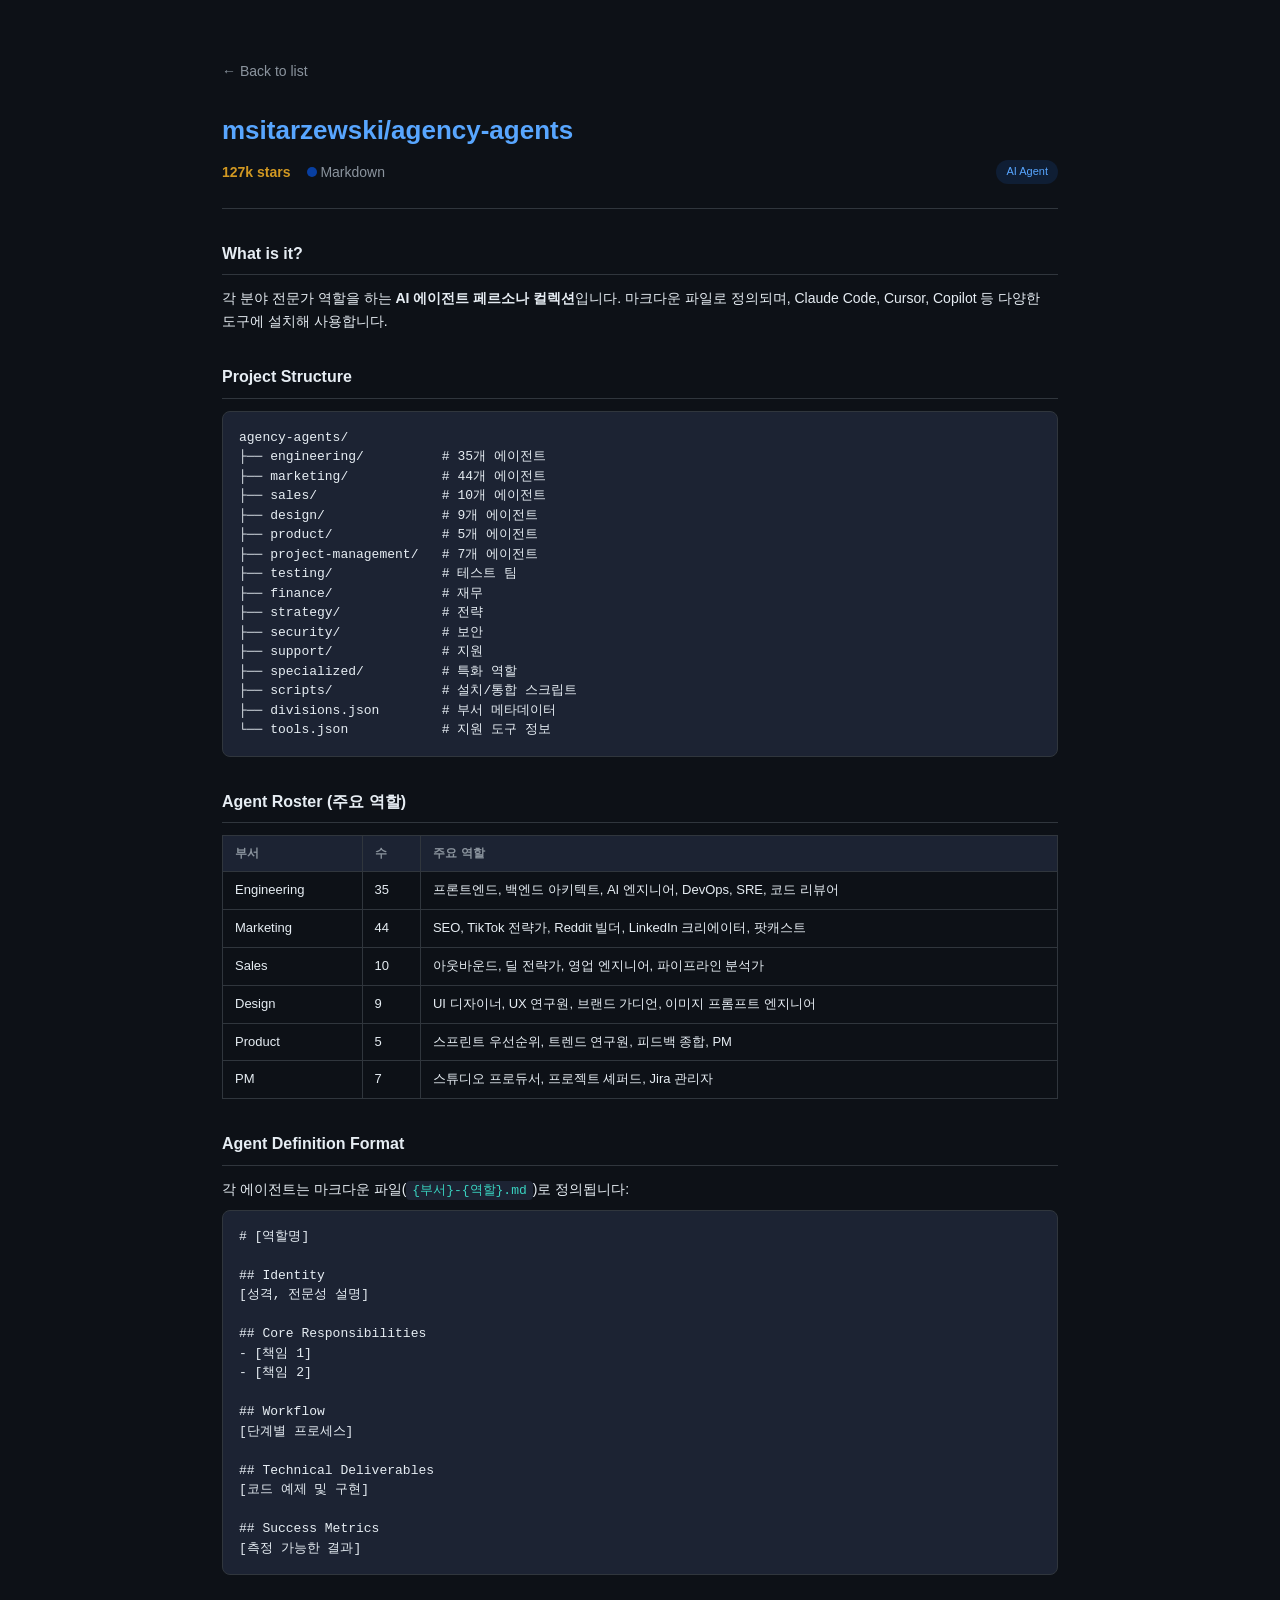
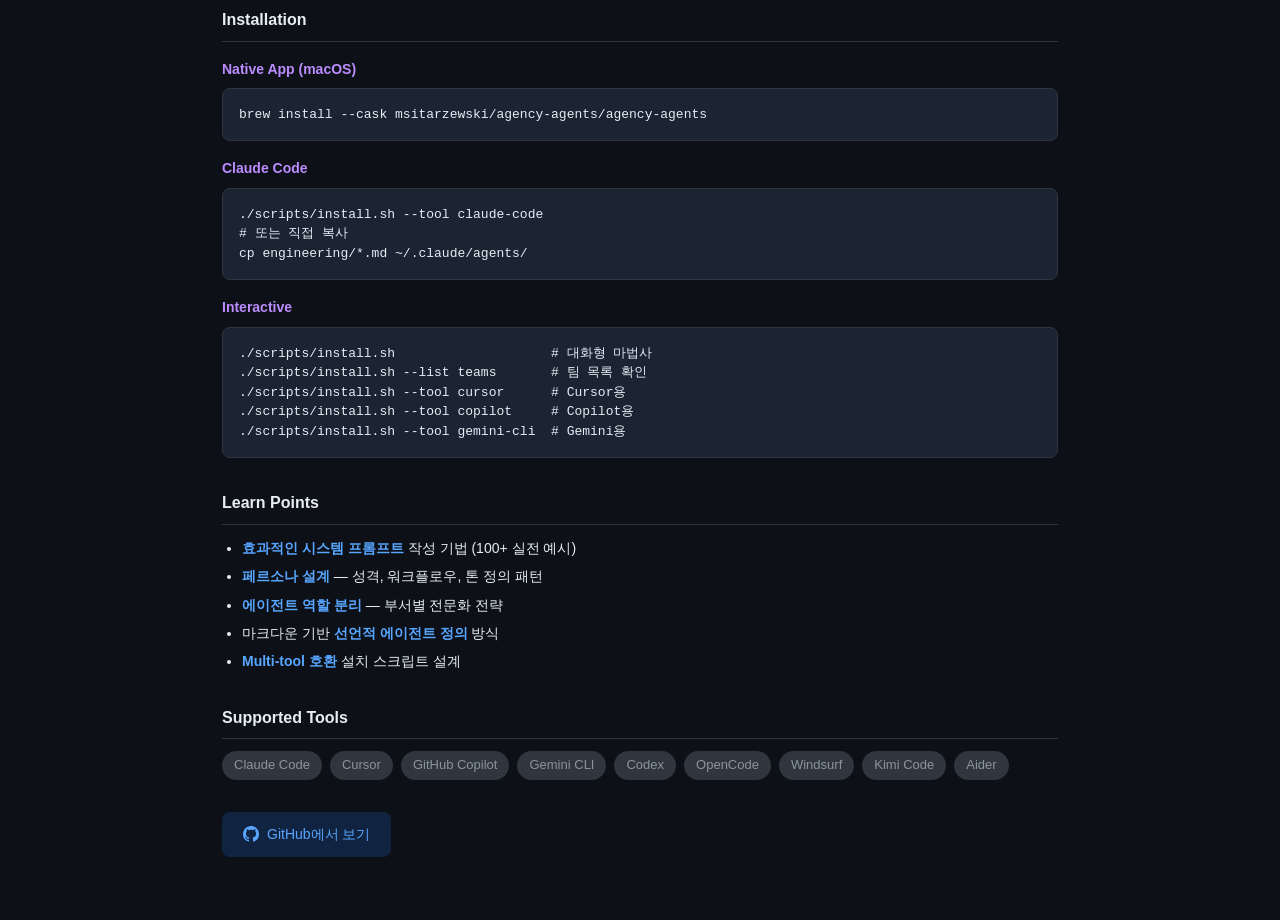
==== detail-agency-agents.html @ 56444f60 "Split detail pages into separate HTML files and enhance checkout page - Extract shared styles to sty" ====
<!DOCTYPE html>
<html lang="ko">
<head>
<meta charset="UTF-8">
<meta name="viewport" content="width=device-width, initial-scale=1.0">
<title>agency-agents - Deep Dive</title>
<link rel="stylesheet" href="style.css">
</head>
<body>
<div class="detail-container">
  <a class="detail-back" href="index.html">&larr; Back to list</a>
  <div class="detail-header">
    <h1>msitarzewski/agency-agents</h1>
    <div class="detail-header-meta">
      <span class="stars">127k stars</span>
      <span><span class="lang-dot" style="background:#083fa1"></span> Markdown</span>
      <span class="card-category cat-agent">AI Agent</span>
    </div>
  </div>

  <div class="detail-section">
    <h2>What is it?</h2>
    <p>각 분야 전문가 역할을 하는 <strong>AI 에이전트 페르소나 컬렉션</strong>입니다. 마크다운 파일로 정의되며, Claude Code, Cursor, Copilot 등 다양한 도구에 설치해 사용합니다.</p>
  </div>

  <div class="detail-section">
    <h2>Project Structure</h2>
    <pre><code>agency-agents/
├── engineering/          # 35개 에이전트
├── marketing/            # 44개 에이전트
├── sales/                # 10개 에이전트
├── design/               # 9개 에이전트
├── product/              # 5개 에이전트
├── project-management/   # 7개 에이전트
├── testing/              # 테스트 팀
├── finance/              # 재무
├── strategy/             # 전략
├── security/             # 보안
├── support/              # 지원
├── specialized/          # 특화 역할
├── scripts/              # 설치/통합 스크립트
├── divisions.json        # 부서 메타데이터
└── tools.json            # 지원 도구 정보</code></pre>
  </div>

  <div class="detail-section">
    <h2>Agent Roster (주요 역할)</h2>
    <table class="arch-table">
      <tr><th>부서</th><th>수</th><th>주요 역할</th></tr>
      <tr><td>Engineering</td><td>35</td><td>프론트엔드, 백엔드 아키텍트, AI 엔지니어, DevOps, SRE, 코드 리뷰어</td></tr>
      <tr><td>Marketing</td><td>44</td><td>SEO, TikTok 전략가, Reddit 빌더, LinkedIn 크리에이터, 팟캐스트</td></tr>
      <tr><td>Sales</td><td>10</td><td>아웃바운드, 딜 전략가, 영업 엔지니어, 파이프라인 분석가</td></tr>
      <tr><td>Design</td><td>9</td><td>UI 디자이너, UX 연구원, 브랜드 가디언, 이미지 프롬프트 엔지니어</td></tr>
      <tr><td>Product</td><td>5</td><td>스프린트 우선순위, 트렌드 연구원, 피드백 종합, PM</td></tr>
      <tr><td>PM</td><td>7</td><td>스튜디오 프로듀서, 프로젝트 셰퍼드, Jira 관리자</td></tr>
    </table>
  </div>

  <div class="detail-section">
    <h2>Agent Definition Format</h2>
    <p>각 에이전트는 마크다운 파일(<code>{부서}-{역할}.md</code>)로 정의됩니다:</p>
    <pre><code># [역할명]

## Identity
[성격, 전문성 설명]

## Core Responsibilities
- [책임 1]
- [책임 2]

## Workflow
[단계별 프로세스]

## Technical Deliverables
[코드 예제 및 구현]

## Success Metrics
[측정 가능한 결과]</code></pre>
  </div>

  <div class="detail-section">
    <h2>Installation</h2>
    <h3>Native App (macOS)</h3>
    <pre><code>brew install --cask msitarzewski/agency-agents/agency-agents</code></pre>
    <h3>Claude Code</h3>
    <pre><code>./scripts/install.sh --tool claude-code
# 또는 직접 복사
cp engineering/*.md ~/.claude/agents/</code></pre>
    <h3>Interactive</h3>
    <pre><code>./scripts/install.sh                    # 대화형 마법사
./scripts/install.sh --list teams       # 팀 목록 확인
./scripts/install.sh --tool cursor      # Cursor용
./scripts/install.sh --tool copilot     # Copilot용
./scripts/install.sh --tool gemini-cli  # Gemini용</code></pre>
  </div>

  <div class="detail-section">
    <h2>Learn Points</h2>
    <ul>
      <li><strong>효과적인 시스템 프롬프트</strong> 작성 기법 (100+ 실전 예시)</li>
      <li><strong>페르소나 설계</strong> — 성격, 워크플로우, 톤 정의 패턴</li>
      <li><strong>에이전트 역할 분리</strong> — 부서별 전문화 전략</li>
      <li>마크다운 기반 <strong>선언적 에이전트 정의</strong> 방식</li>
      <li><strong>Multi-tool 호환</strong> 설치 스크립트 설계</li>
    </ul>
  </div>

  <div class="detail-section">
    <h2>Supported Tools</h2>
    <div class="detail-tags">
      <span class="detail-tag">Claude Code</span>
      <span class="detail-tag">Cursor</span>
      <span class="detail-tag">GitHub Copilot</span>
      <span class="detail-tag">Gemini CLI</span>
      <span class="detail-tag">Codex</span>
      <span class="detail-tag">OpenCode</span>
      <span class="detail-tag">Windsurf</span>
      <span class="detail-tag">Kimi Code</span>
      <span class="detail-tag">Aider</span>
    </div>
  </div>

  <a class="detail-link" href="https://github.com/msitarzewski/agency-agents" target="_blank" rel="noopener">
    <svg class="gh-icon" viewBox="0 0 16 16"><path d="M8 0c4.42 0 8 3.58 8 8a8.013 8.013 0 0 1-5.45 7.59c-.4.08-.55-.17-.55-.38 0-.27.01-1.13.01-2.2 0-.75-.25-1.23-.54-1.48 1.78-.2 3.65-.88 3.65-3.95 0-.88-.31-1.59-.82-2.15.08-.2.36-1.02-.08-2.12 0 0-.67-.22-2.2.82-.64-.18-1.32-.27-2-.27-.68 0-1.36.09-2 .27-1.53-1.03-2.2-.82-2.2-.82-.44 1.1-.16 1.92-.08 2.12-.51.56-.82 1.28-.82 2.15 0 3.06 1.86 3.75 3.64 3.95-.23.2-.44.55-.51 1.07-.46.21-1.61.55-2.33-.66-.15-.24-.6-.83-1.23-.82-.67.01-.27.38.01.53.34.19.73.9.82 1.13.16.45.68 1.31 2.69.94 0 .67.01 1.3.01 1.49 0 .21-.15.45-.55.38A7.995 7.995 0 0 1 0 8c0-4.42 3.58-8 8-8Z"/></svg>
    GitHub에서 보기
  </a>
</div>
</body>
</html>
---- style.css ----
:root {
  --bg: #0d1117;
  --surface: #161b22;
  --surface-hover: #1c2333;
  --border: #30363d;
  --text: #e6edf3;
  --text-dim: #8b949e;
  --accent: #58a6ff;
  --accent-dim: #1f6feb33;
  --green: #3fb950;
  --orange: #d29922;
  --purple: #bc8cff;
  --pink: #f778ba;
  --red: #f85149;
  --cyan: #39d2c0;
  --yellow: #e3b341;
}
* { margin: 0; padding: 0; box-sizing: border-box; }
body {
  font-family: -apple-system, BlinkMacSystemFont, 'Segoe UI', Helvetica, Arial, sans-serif;
  background: var(--bg);
  color: var(--text);
  line-height: 1.6;
  min-height: 100vh;
}

/* ===== Index Page ===== */
.header {
  padding: 48px 32px 32px;
  max-width: 1280px;
  margin: 0 auto;
}
.header h1 { font-size: 28px; font-weight: 700; margin-bottom: 8px; }
.header p { color: var(--text-dim); font-size: 15px; }
.header .date { color: var(--text-dim); font-size: 13px; margin-top: 4px; }

.filters {
  max-width: 1280px;
  margin: 0 auto;
  padding: 0 32px 24px;
  display: flex;
  gap: 8px;
  flex-wrap: wrap;
}
.filter-btn {
  background: var(--surface);
  border: 1px solid var(--border);
  color: var(--text-dim);
  padding: 6px 14px;
  border-radius: 20px;
  font-size: 13px;
  cursor: pointer;
  transition: all 0.2s;
}
.filter-btn:hover { border-color: var(--accent); color: var(--text); }
.filter-btn.active { background: var(--accent-dim); border-color: var(--accent); color: var(--accent); }

.grid {
  max-width: 1280px;
  margin: 0 auto;
  padding: 0 32px 64px;
  display: grid;
  grid-template-columns: repeat(auto-fill, minmax(360px, 1fr));
  gap: 16px;
}

.card {
  background: var(--surface);
  border: 1px solid var(--border);
  border-radius: 12px;
  padding: 24px;
  cursor: pointer;
  transition: all 0.2s;
  position: relative;
  display: flex;
  flex-direction: column;
  text-decoration: none;
}
.card:hover {
  border-color: var(--accent);
  background: var(--surface-hover);
  transform: translateY(-2px);
  box-shadow: 0 8px 24px rgba(0,0,0,0.3);
}
.card.selected { border-color: var(--yellow); }
.card.selected:hover { border-color: var(--accent); }

.card-top { display: flex; justify-content: space-between; align-items: flex-start; margin-bottom: 12px; gap: 8px; }
.card-name-wrap { display: flex; align-items: center; gap: 8px; flex-wrap: wrap; }
.card-name { font-size: 17px; font-weight: 600; color: var(--accent); word-break: break-word; }
.card-name span { color: var(--text-dim); font-weight: 400; }
.card-stars { color: var(--orange); font-size: 14px; font-weight: 600; white-space: nowrap; }

.selected-badge {
  font-size: 10px; padding: 2px 8px; border-radius: 10px;
  font-weight: 700; letter-spacing: 0.5px;
  background: #e3b34122; color: var(--yellow);
  border: 1px solid var(--yellow); white-space: nowrap;
}

.card-desc { color: var(--text); font-size: 14px; margin-bottom: 16px; flex-grow: 1; }
.card-meta { display: flex; align-items: center; gap: 16px; flex-wrap: wrap; }
.card-lang { display: flex; align-items: center; gap: 6px; font-size: 13px; color: var(--text-dim); }
.lang-dot { width: 10px; height: 10px; border-radius: 50%; display: inline-block; }
.card-category { font-size: 11px; padding: 3px 10px; border-radius: 12px; font-weight: 500; margin-left: auto; }

.cat-agent { background: #1f6feb22; color: var(--accent); }
.cat-infra { background: #bc8cff22; color: var(--purple); }
.cat-security { background: #f8514922; color: var(--red); }
.cat-frontend { background: #f778ba22; color: var(--pink); }
.cat-data { background: #3fb95022; color: var(--green); }
.cat-education { background: #d2992222; color: var(--orange); }
.cat-devops { background: #39d2c022; color: var(--cyan); }
.cat-etc { background: #8b949e22; color: var(--text-dim); }

.card-detail-hint { font-size: 12px; color: var(--text-dim); margin-top: 12px; opacity: 0; transition: opacity 0.2s; }
.card:hover .card-detail-hint { opacity: 1; }

/* ===== Detail Pages ===== */
.detail-container {
  max-width: 900px;
  margin: 0 auto;
  padding: 48px 32px 64px;
}

.detail-back {
  display: inline-flex; align-items: center; gap: 6px;
  color: var(--text-dim); font-size: 14px;
  text-decoration: none; padding: 12px 0; margin-bottom: 16px;
  transition: color 0.2s;
}
.detail-back:hover { color: var(--accent); }

.detail-header {
  border-bottom: 1px solid var(--border);
  padding-bottom: 24px; margin-bottom: 32px;
}
.detail-header h1 { font-size: 26px; color: var(--accent); margin-bottom: 8px; }
.detail-header-meta {
  display: flex; gap: 16px; align-items: center;
  flex-wrap: wrap; color: var(--text-dim); font-size: 14px;
}
.detail-header-meta .stars { color: var(--orange); font-weight: 600; }

.detail-section { margin-bottom: 32px; }
.detail-section h2 {
  font-size: 16px; font-weight: 600; color: var(--text);
  margin-bottom: 12px; padding-bottom: 8px;
  border-bottom: 1px solid var(--border);
}
.detail-section h3 { font-size: 14px; font-weight: 600; color: var(--purple); margin: 16px 0 8px; }
.detail-section p { font-size: 14px; color: var(--text); margin-bottom: 8px; }
.detail-section ul { padding-left: 20px; font-size: 14px; }
.detail-section li { margin-bottom: 6px; color: var(--text); }
.detail-section li strong { color: var(--accent); }
.detail-section code {
  background: #1c2333; padding: 2px 6px; border-radius: 4px;
  font-size: 13px; color: var(--cyan);
}
.detail-section pre {
  background: #1c2333; border: 1px solid var(--border);
  border-radius: 8px; padding: 16px; overflow-x: auto;
  font-size: 13px; line-height: 1.5; margin: 8px 0 12px; color: var(--text);
}
.detail-section pre code { background: none; padding: 0; color: var(--text); }

.detail-tags { display: flex; gap: 8px; flex-wrap: wrap; margin-top: 8px; }
.detail-tag {
  background: var(--border); color: var(--text-dim);
  padding: 4px 12px; border-radius: 16px; font-size: 13px;
}

.detail-link {
  display: inline-flex; align-items: center; gap: 8px;
  background: var(--accent-dim); color: var(--accent);
  padding: 10px 20px; border-radius: 8px;
  text-decoration: none; font-size: 14px; font-weight: 500;
  border: 1px solid transparent; transition: all 0.2s;
}
.detail-link:hover { border-color: var(--accent); background: #1f6feb44; }

.gh-icon { width: 16px; height: 16px; fill: currentColor; vertical-align: middle; }

.arch-table { width: 100%; border-collapse: collapse; margin: 8px 0 12px; font-size: 13px; }
.arch-table th, .arch-table td { text-align: left; padding: 8px 12px; border: 1px solid var(--border); }
.arch-table th { background: #1c2333; color: var(--text-dim); font-weight: 600; font-size: 12px; text-transform: uppercase; letter-spacing: 0.3px; }
.arch-table td { color: var(--text); }
.arch-table tr:hover td { background: var(--surface-hover); }

.workflow-steps { list-style: none; padding-left: 0; counter-reset: step; }
.workflow-steps li {
  counter-increment: step;
  padding: 12px 16px 12px 48px;
  position: relative; margin-bottom: 4px;
  border-radius: 8px; background: #1c2333; font-size: 14px;
}
.workflow-steps li::before {
  content: counter(step);
  position: absolute; left: 16px; top: 12px;
  width: 22px; height: 22px; border-radius: 50%;
  background: var(--accent-dim); color: var(--accent);
  font-size: 12px; font-weight: 700;
  display: flex; align-items: center; justify-content: center;
}

/* Callout box */
.callout {
  background: #1c2333; border-left: 3px solid var(--accent);
  padding: 16px 20px; border-radius: 0 8px 8px 0;
  margin: 12px 0; font-size: 14px;
}
.callout.warn { border-left-color: var(--orange); }
.callout.tip { border-left-color: var(--green); }
.callout strong { color: var(--accent); }
.callout.warn strong { color: var(--orange); }
.callout.tip strong { color: var(--green); }

/* Diagram */
.diagram {
  background: #1c2333; border: 1px solid var(--border);
  border-radius: 8px; padding: 24px; margin: 12px 0;
  font-family: monospace; font-size: 13px; line-height: 1.8;
  text-align: center; overflow-x: auto; white-space: pre;
}
.diagram .highlight { color: var(--accent); font-weight: 700; }
.diagram .dim { color: var(--text-dim); }

@media (max-width: 480px) {
  .header { padding: 32px 16px 24px; }
  .filters { padding: 0 16px 16px; }
  .grid { padding: 0 16px 48px; grid-template-columns: 1fr; }
  .detail-container { padding: 32px 16px 48px; }
}
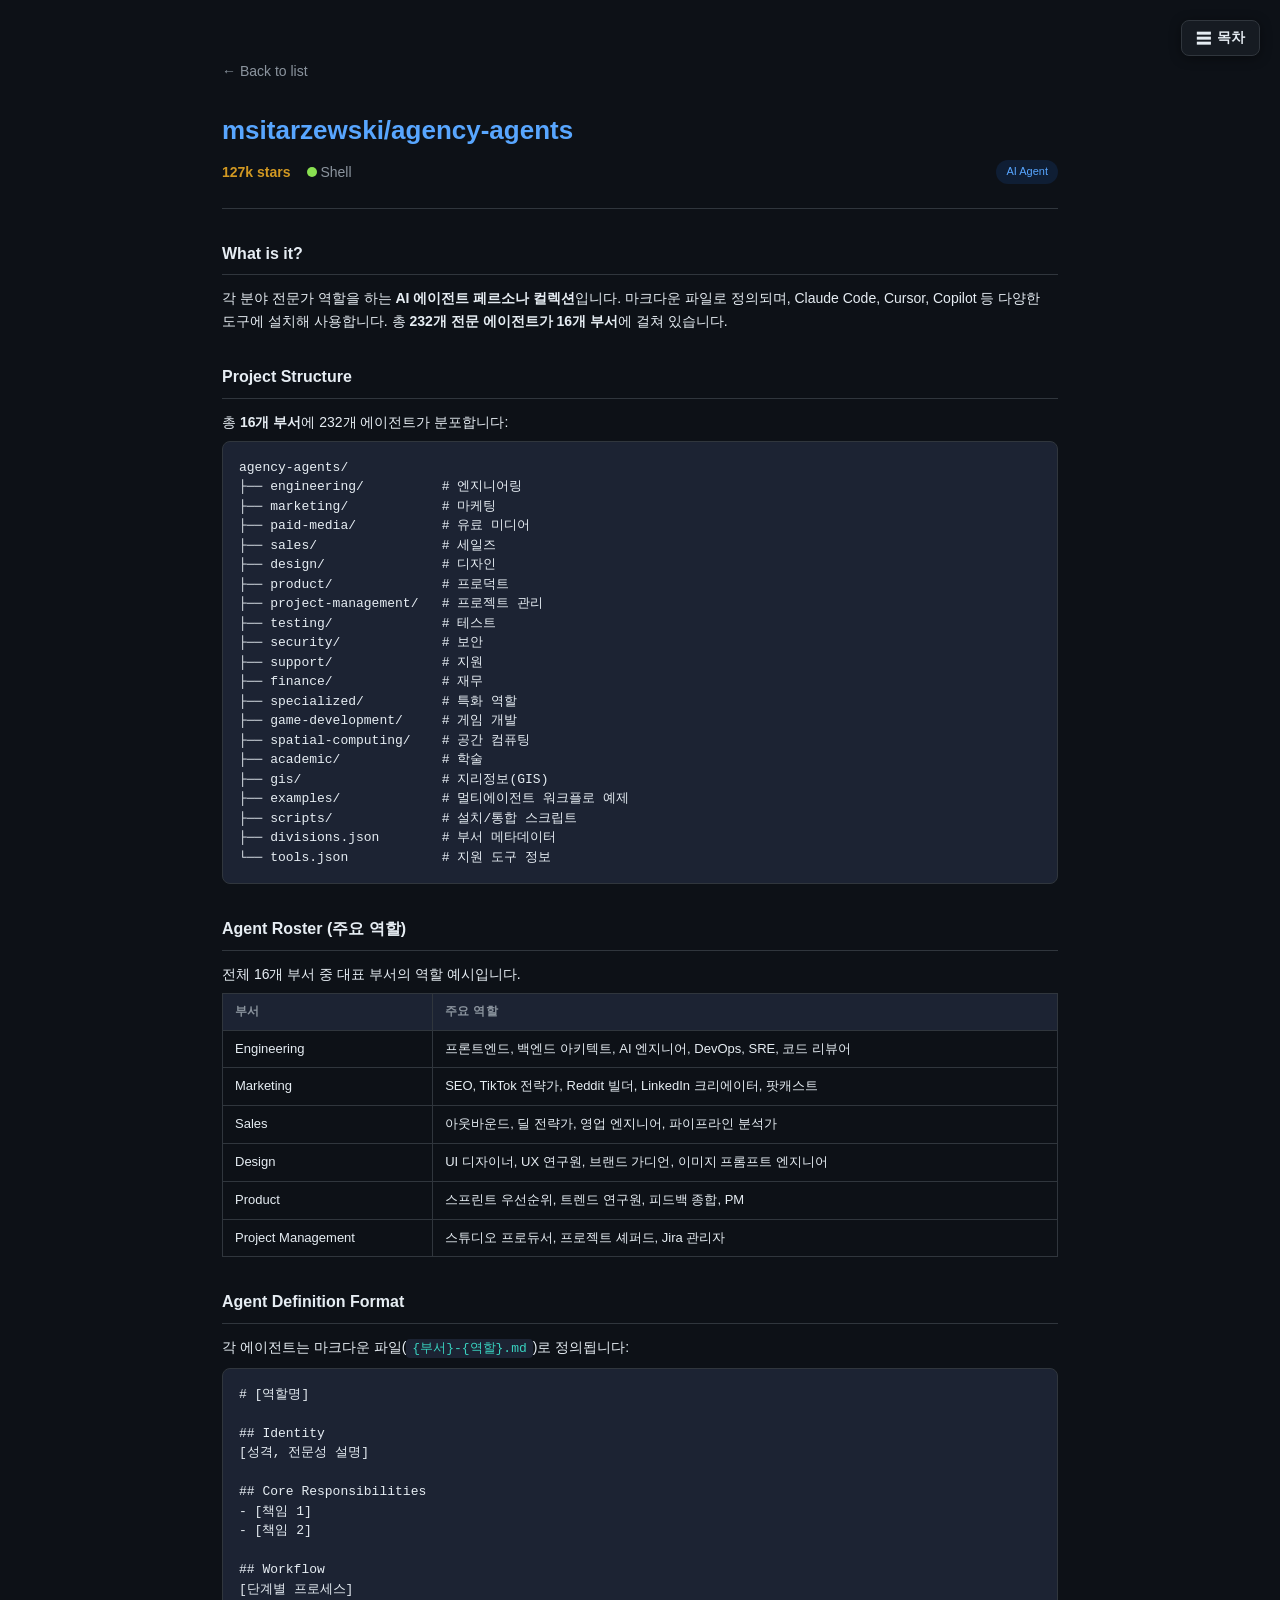
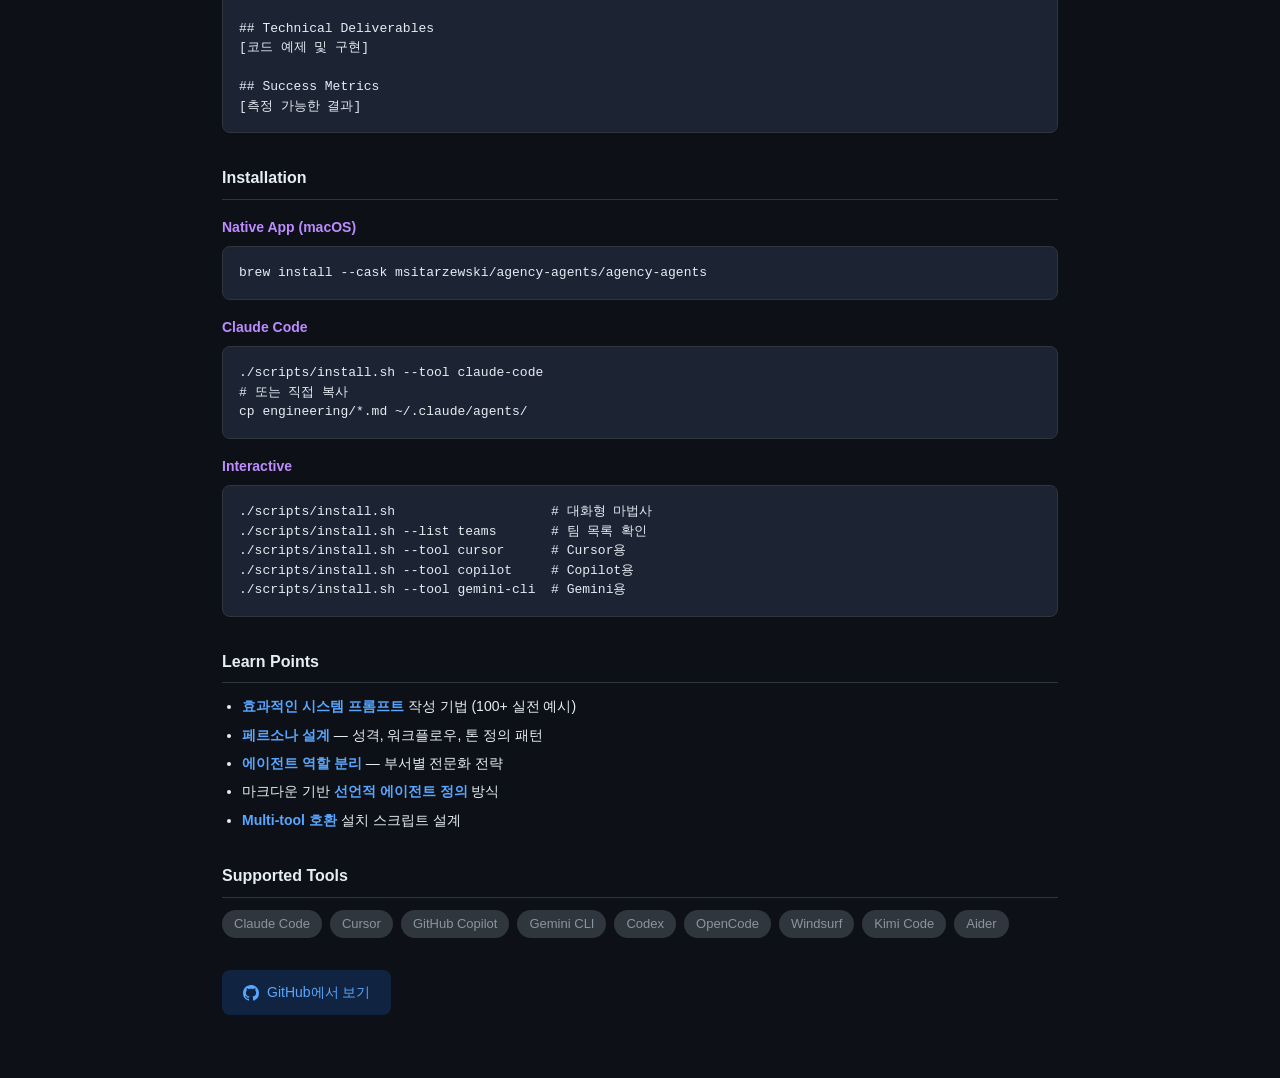
==== commit e9a41493: "Add TOC overlay, real-world usage examples, and fact corrections - Add auto-generated table-of-conte" ====
--- a/detail-agency-agents.html
+++ b/detail-agency-agents.html
@@ -13,31 +13,37 @@
     <h1>msitarzewski/agency-agents</h1>
     <div class="detail-header-meta">
       <span class="stars">127k stars</span>
-      <span><span class="lang-dot" style="background:#083fa1"></span> Markdown</span>
+      <span><span class="lang-dot" style="background:#89e051"></span> Shell</span>
       <span class="card-category cat-agent">AI Agent</span>
     </div>
   </div>
 
   <div class="detail-section">
     <h2>What is it?</h2>
-    <p>각 분야 전문가 역할을 하는 <strong>AI 에이전트 페르소나 컬렉션</strong>입니다. 마크다운 파일로 정의되며, Claude Code, Cursor, Copilot 등 다양한 도구에 설치해 사용합니다.</p>
+    <p>각 분야 전문가 역할을 하는 <strong>AI 에이전트 페르소나 컬렉션</strong>입니다. 마크다운 파일로 정의되며, Claude Code, Cursor, Copilot 등 다양한 도구에 설치해 사용합니다. 총 <strong>232개 전문 에이전트가 16개 부서</strong>에 걸쳐 있습니다.</p>
   </div>
 
   <div class="detail-section">
     <h2>Project Structure</h2>
+    <p>총 <strong>16개 부서</strong>에 232개 에이전트가 분포합니다:</p>
     <pre><code>agency-agents/
-├── engineering/          # 35개 에이전트
-├── marketing/            # 44개 에이전트
-├── sales/                # 10개 에이전트
-├── design/               # 9개 에이전트
-├── product/              # 5개 에이전트
-├── project-management/   # 7개 에이전트
-├── testing/              # 테스트 팀
-├── finance/              # 재무
-├── strategy/             # 전략
+├── engineering/          # 엔지니어링
+├── marketing/            # 마케팅
+├── paid-media/           # 유료 미디어
+├── sales/                # 세일즈
+├── design/               # 디자인
+├── product/              # 프로덕트
+├── project-management/   # 프로젝트 관리
+├── testing/              # 테스트
 ├── security/             # 보안
 ├── support/              # 지원
+├── finance/              # 재무
 ├── specialized/          # 특화 역할
+├── game-development/     # 게임 개발
+├── spatial-computing/    # 공간 컴퓨팅
+├── academic/             # 학술
+├── gis/                  # 지리정보(GIS)
+├── examples/             # 멀티에이전트 워크플로 예제
 ├── scripts/              # 설치/통합 스크립트
 ├── divisions.json        # 부서 메타데이터
 └── tools.json            # 지원 도구 정보</code></pre>
@@ -45,14 +51,15 @@
 
   <div class="detail-section">
     <h2>Agent Roster (주요 역할)</h2>
+    <p>전체 16개 부서 중 대표 부서의 역할 예시입니다.</p>
     <table class="arch-table">
-      <tr><th>부서</th><th>수</th><th>주요 역할</th></tr>
-      <tr><td>Engineering</td><td>35</td><td>프론트엔드, 백엔드 아키텍트, AI 엔지니어, DevOps, SRE, 코드 리뷰어</td></tr>
-      <tr><td>Marketing</td><td>44</td><td>SEO, TikTok 전략가, Reddit 빌더, LinkedIn 크리에이터, 팟캐스트</td></tr>
-      <tr><td>Sales</td><td>10</td><td>아웃바운드, 딜 전략가, 영업 엔지니어, 파이프라인 분석가</td></tr>
-      <tr><td>Design</td><td>9</td><td>UI 디자이너, UX 연구원, 브랜드 가디언, 이미지 프롬프트 엔지니어</td></tr>
-      <tr><td>Product</td><td>5</td><td>스프린트 우선순위, 트렌드 연구원, 피드백 종합, PM</td></tr>
-      <tr><td>PM</td><td>7</td><td>스튜디오 프로듀서, 프로젝트 셰퍼드, Jira 관리자</td></tr>
+      <tr><th>부서</th><th>주요 역할</th></tr>
+      <tr><td>Engineering</td><td>프론트엔드, 백엔드 아키텍트, AI 엔지니어, DevOps, SRE, 코드 리뷰어</td></tr>
+      <tr><td>Marketing</td><td>SEO, TikTok 전략가, Reddit 빌더, LinkedIn 크리에이터, 팟캐스트</td></tr>
+      <tr><td>Sales</td><td>아웃바운드, 딜 전략가, 영업 엔지니어, 파이프라인 분석가</td></tr>
+      <tr><td>Design</td><td>UI 디자이너, UX 연구원, 브랜드 가디언, 이미지 프롬프트 엔지니어</td></tr>
+      <tr><td>Product</td><td>스프린트 우선순위, 트렌드 연구원, 피드백 종합, PM</td></tr>
+      <tr><td>Project Management</td><td>스튜디오 프로듀서, 프로젝트 셰퍼드, Jira 관리자</td></tr>
     </table>
   </div>
 
@@ -125,5 +132,6 @@
     GitHub에서 보기
   </a>
 </div>
+<script src="detail-toc.js"></script>
 </body>
 </html>
--- a/style.css
+++ b/style.css
@@ -225,9 +225,58 @@
 .diagram .highlight { color: var(--accent); font-weight: 700; }
 .diagram .dim { color: var(--text-dim); }
 
+/* 섹션 anchor 이동 시 상단 여백 확보 */
+.detail-section > h2 { scroll-margin-top: 20px; }
+
+/* ===== 목차(TOC) 오버레이 ===== */
+.toc-toggle {
+  position: fixed; top: 20px; right: 20px; z-index: 50;
+  display: flex; align-items: center; gap: 6px;
+  background: var(--surface); color: var(--text);
+  border: 1px solid var(--border); border-radius: 8px;
+  padding: 8px 14px; font-size: 14px; font-weight: 600;
+  cursor: pointer; box-shadow: 0 2px 12px rgba(0,0,0,0.4);
+  transition: background 0.15s, border-color 0.15s;
+}
+.toc-toggle:hover { background: var(--surface-hover); border-color: var(--accent); }
+.toc-toggle.active { background: var(--accent-dim); border-color: var(--accent); color: var(--accent); }
+.toc-toggle-icon { font-size: 15px; line-height: 1; }
+
+.toc-panel {
+  position: fixed; top: 62px; right: 20px; z-index: 49;
+  width: 280px; max-width: calc(100vw - 40px);
+  max-height: calc(100vh - 82px); overflow-y: auto;
+  background: var(--surface); border: 1px solid var(--border);
+  border-radius: 10px; padding: 12px;
+  box-shadow: 0 8px 32px rgba(0,0,0,0.5);
+  opacity: 0; transform: translateY(-8px);
+  pointer-events: none; transition: opacity 0.15s, transform 0.15s;
+}
+.toc-panel.open { opacity: 1; transform: translateY(0); pointer-events: auto; }
+
+.toc-title {
+  font-size: 12px; font-weight: 700; text-transform: uppercase;
+  letter-spacing: 0.05em; color: var(--text-dim);
+  padding: 4px 8px 8px; border-bottom: 1px solid var(--border); margin-bottom: 6px;
+}
+.toc-list { list-style: none; margin: 0; padding: 0; }
+.toc-link {
+  display: block; padding: 7px 8px; border-radius: 6px;
+  color: var(--text-dim); text-decoration: none;
+  font-size: 13.5px; line-height: 1.4;
+  border-left: 2px solid transparent; transition: background 0.12s, color 0.12s;
+}
+.toc-link:hover { background: var(--surface-hover); color: var(--text); }
+.toc-link.active {
+  color: var(--accent); background: var(--accent-dim);
+  border-left-color: var(--accent); font-weight: 600;
+}
+
 @media (max-width: 480px) {
   .header { padding: 32px 16px 24px; }
   .filters { padding: 0 16px 16px; }
   .grid { padding: 0 16px 48px; grid-template-columns: 1fr; }
   .detail-container { padding: 32px 16px 48px; }
-}
+  .toc-toggle { top: 12px; right: 12px; padding: 7px 12px; }
+  .toc-panel { top: 54px; right: 12px; }
+}
